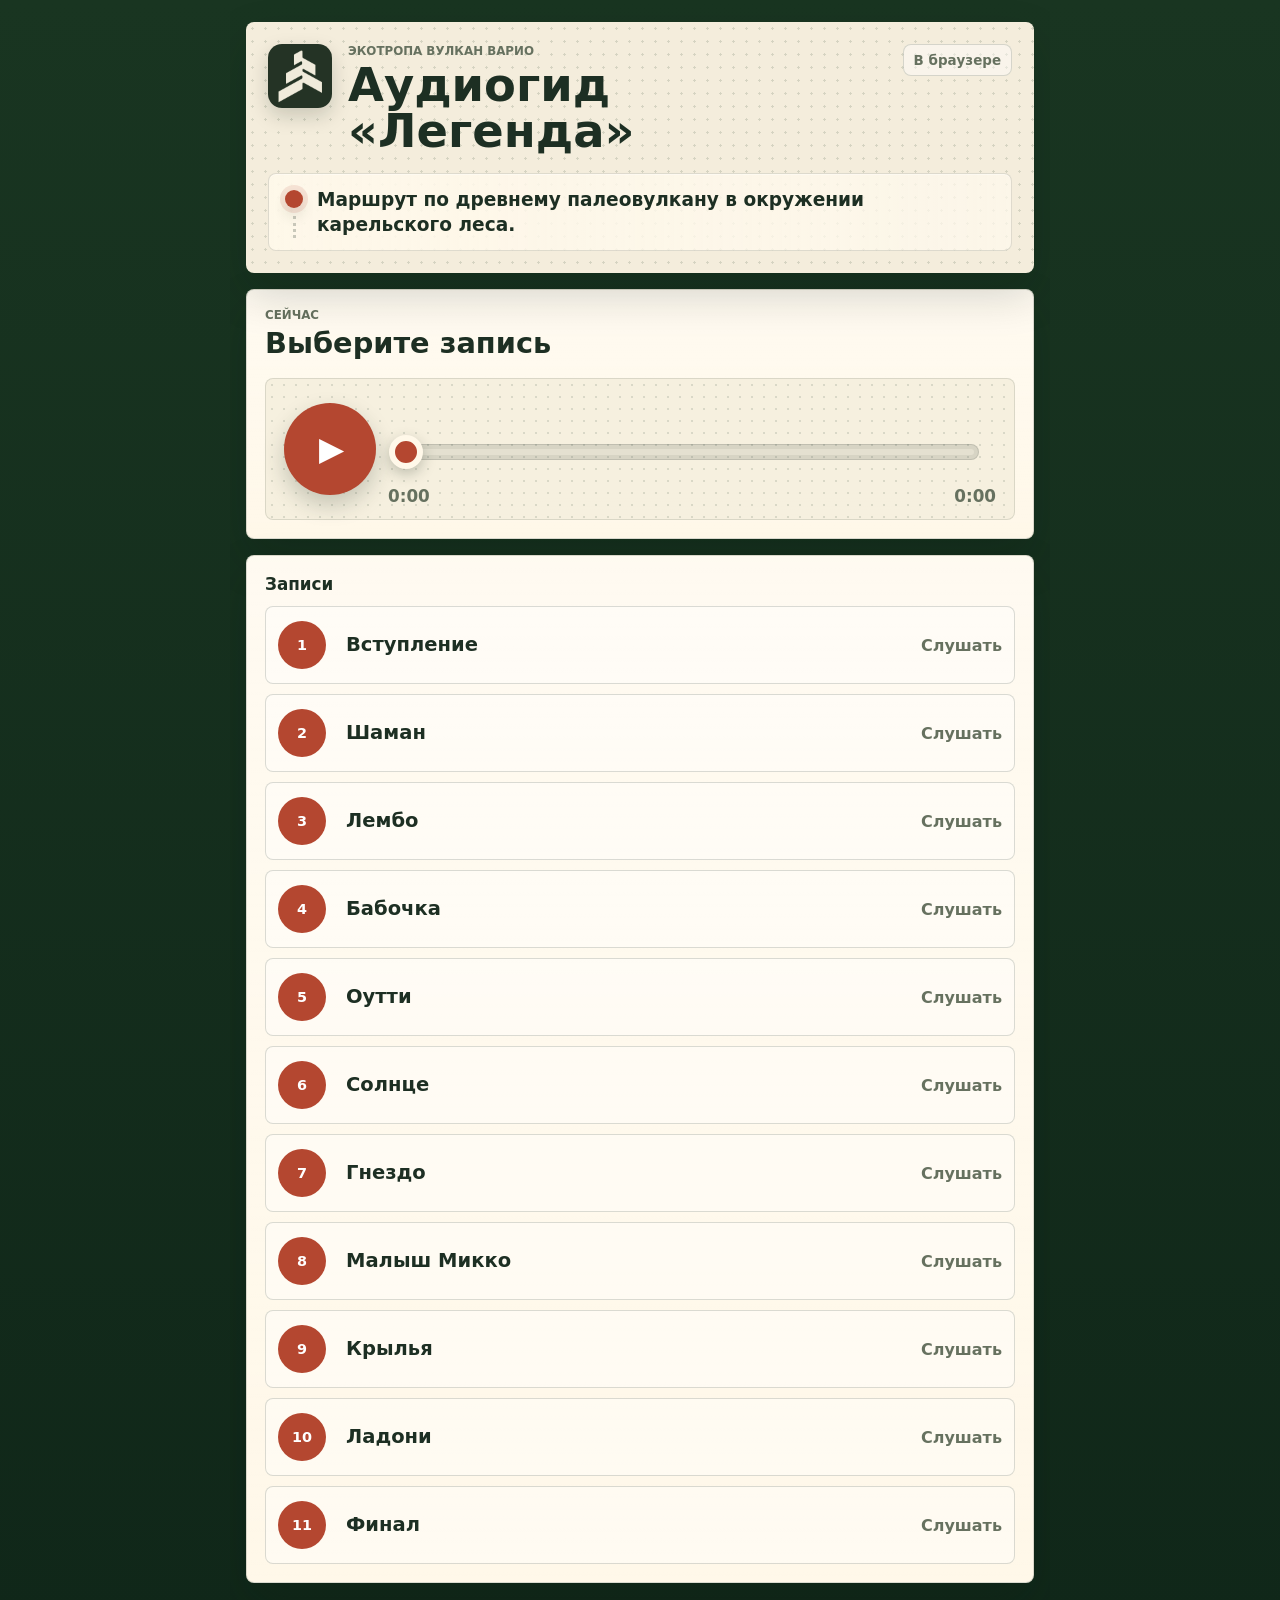
==== ence/index.html @ 3dd88910 "Improve browser playback state and preload speed" ====
<!doctype html>
<html lang="ru">
  <head>
    <meta charset="utf-8">
    <meta name="viewport" content="width=device-width, initial-scale=1, viewport-fit=cover">
    <meta name="theme-color" content="#193521">
    <meta name="referrer" content="no-referrer">
    <meta http-equiv="Content-Security-Policy" content="default-src 'self'; base-uri 'none'; form-action 'none'; object-src 'none'; script-src 'self'; style-src 'self' 'unsafe-inline'; img-src 'self'; media-src 'self' blob:; connect-src 'self'; worker-src 'self'; manifest-src 'self'">
    <meta name="apple-mobile-web-app-capable" content="yes">
    <meta name="apple-mobile-web-app-title" content="Вулкан Варио">
    <meta name="apple-mobile-web-app-status-bar-style" content="black-translucent">
    <link rel="manifest" href="/manifest-ence.webmanifest">
    <link rel="icon" href="/favicon.ico?v=16" sizes="any">
    <link rel="apple-touch-icon" href="/icon-192.png?v=16">
    <link rel="stylesheet" href="/styles.css?v=34">
    <script defer src="/app.js?v=34"></script>
    <title>Легенда | Вулкан Варио</title>
  </head>
  <body>
    <main class="app" aria-labelledby="app-title">
      <section class="hero">
        <header class="topbar">
          <img class="app-mark" src="/icon-192.png?v=16" width="56" height="56" alt="">
          <div>
            <p id="pageEyebrow" class="eyebrow">Аудиогид</p>
            <h1 id="app-title">Вулкан Варио</h1>
          </div>
          <span id="connectionBadge" class="badge">Подготовка</span>
        </header>
        <p id="pageDescription" class="page-description"></p>
      </section>

      <section id="downloadSection" class="download" aria-live="polite">
        <div class="download__copy">
          <h2 id="downloadTitle">Загрузка аудио</h2>
          <p id="downloadText">Подготавливаю записи для работы без интернета.</p>
        </div>
        <div id="progressBar" class="progress" role="progressbar" aria-valuemin="0" aria-valuemax="100" aria-valuenow="0" aria-label="Прогресс загрузки">
          <span id="progressFill"></span>
        </div>
        <button id="retryDownload" class="secondary-button" type="button" hidden>Повторить загрузку</button>
      </section>

      <section id="androidInstall" class="install install--android" hidden>
        <button id="installButton" class="primary-button" type="button" disabled>Установить</button>
      </section>

      <section id="iosInstall" class="install install--ios" hidden>
        <div class="ios-install__header">
          <span class="ios-install__mark" aria-hidden="true">iOS</span>
          <div>
            <p class="eyebrow">Установка на iPhone</p>
            <h2>На iPhone сохраните аудиогид на экран</h2>
          </div>
        </div>
        <ol class="ios-steps">
          <li><span>1</span><p>Нажмите «Поделиться» в браузере.</p></li>
          <li><span>2</span><p>Выберите «На экран "Домой"».</p></li>
          <li><span>3</span><p>Откройте с иконки и дождитесь «Готово офлайн».</p></li>
        </ol>
      </section>

      <section id="playerSection" class="player" aria-label="Плеер">
        <div class="now-playing">
          <p class="eyebrow">Сейчас</p>
          <h2 id="currentTitle">Выберите запись</h2>
        </div>
        <div class="audio-player">
          <button id="playPause" class="player-toggle" type="button" aria-label="Воспроизвести" disabled>
            <span id="playIcon" aria-hidden="true">▶</span>
          </button>
          <div class="player-main">
            <div id="seekWrap" class="seek-wrap">
              <div class="seek-track" aria-hidden="true">
                <span id="seekFill"></span>
                <span id="seekThumb"></span>
              </div>
              <input id="seekBar" class="seek-bar" type="range" min="0" max="100" value="0" step="0.1" aria-label="Позиция записи" disabled>
            </div>
            <div class="player-time" aria-hidden="true">
              <span id="currentTime">0:00</span>
              <span id="duration">0:00</span>
            </div>
          </div>
        </div>
        <audio id="audio" preload="metadata"></audio>
      </section>

      <section id="trackSection" class="track-section" aria-labelledby="track-list-title">
        <h2 id="track-list-title">Записи</h2>
        <div id="trackList" class="track-list"></div>
      </section>

      <section id="debugPanel" class="debug-panel" hidden aria-labelledby="debug-title">
        <div class="debug-panel__header">
          <div>
            <p class="eyebrow">Диагностика</p>
            <h2 id="debug-title">Лог загрузки</h2>
          </div>
          <button id="copyDebug" class="secondary-button debug-panel__copy" type="button">Скопировать</button>
        </div>
        <p class="debug-panel__hint">Пришлите этот текст, если аудио не загрузилось.</p>
        <pre id="debugLog" class="debug-log"></pre>
      </section>
    </main>
  </body>
</html>
---- styles.css ----
:root {
  color-scheme: light;
  --forest: #193521;
  --forest-deep: #102719;
  --forest-2: #254c2d;
  --paper: #f4eddc;
  --paper-2: #fff8e9;
  --ink: #1d2f23;
  --muted: #66715f;
  --line: rgba(29, 47, 35, 0.16);
  --legend: #b44730;
  --geo: #1f5b8d;
  --ready: #4f7f45;
  --shadow: 0 20px 45px rgba(10, 28, 16, 0.18);
}

* {
  box-sizing: border-box;
}

body {
  min-height: 100vh;
  margin: 0;
  background: linear-gradient(180deg, var(--forest) 0%, var(--forest-deep) 100%);
  color: var(--ink);
  font-family: Inter, ui-sans-serif, system-ui, -apple-system, BlinkMacSystemFont, "Segoe UI", sans-serif;
}

button,
audio {
  font: inherit;
}

button {
  -webkit-tap-highlight-color: transparent;
}

.app {
  width: min(560px, 100%);
  min-height: 100vh;
  overflow-x: hidden;
  margin: 0 auto;
  padding: max(12px, env(safe-area-inset-top)) 10px max(24px, env(safe-area-inset-bottom));
}

.app--home {
  display: grid;
  align-content: start;
  gap: 12px;
}

.hero {
  position: relative;
  overflow: hidden;
  display: grid;
  gap: 14px;
  border-radius: 8px;
  padding: 16px;
  background:
    radial-gradient(rgba(25, 53, 33, 0.14) 1px, transparent 1.2px) 0 0 / 13px 13px,
    var(--paper);
  box-shadow: var(--shadow);
}

.topbar {
  display: grid;
  grid-template-columns: 56px 1fr;
  gap: 12px;
  align-items: start;
}

.topbar > div {
  min-width: 0;
}

.app-mark {
  display: block;
  width: 56px;
  height: 56px;
  border-radius: 14px;
  box-shadow: 0 8px 20px rgba(10, 28, 16, 0.18);
}

.eyebrow {
  margin: 0 0 4px;
  color: var(--muted);
  font-size: 0.74rem;
  font-weight: 900;
  letter-spacing: 0;
  text-transform: uppercase;
}

h1,
h2,
p {
  overflow-wrap: anywhere;
}

h1 {
  margin: 0;
  color: var(--ink);
  font-size: clamp(1.62rem, 7.4vw, 2.9rem);
  line-height: 1;
  letter-spacing: 0;
  overflow-wrap: anywhere;
}

h2 {
  margin: 0;
  font-size: 1.05rem;
  letter-spacing: 0;
}

.page-description {
  position: relative;
  min-width: 0;
  max-width: none;
  margin: 0;
  border: 1px solid rgba(29, 47, 35, 0.14);
  border-radius: 8px;
  padding: 13px 14px 13px 48px;
  background:
    linear-gradient(90deg, rgba(255, 248, 233, 0.86), rgba(255, 248, 233, 0.56)),
    rgba(255, 255, 255, 0.34);
  color: var(--ink);
  font-size: clamp(1rem, 3.7vw, 1.16rem);
  font-weight: 850;
  line-height: 1.36;
  overflow-wrap: anywhere;
  box-shadow: inset 0 1px 0 rgba(255, 255, 255, 0.36);
}

.page-description::before {
  content: "";
  position: absolute;
  top: 16px;
  left: 16px;
  width: 18px;
  height: 18px;
  border-radius: 50%;
  background: var(--accent-color);
  box-shadow:
    0 0 0 5px rgba(180, 71, 48, 0.12),
    0 8px 14px rgba(29, 47, 35, 0.12);
}

body[data-page="geo"] .page-description::before {
  box-shadow:
    0 0 0 5px rgba(31, 91, 141, 0.12),
    0 8px 14px rgba(29, 47, 35, 0.12);
}

.page-description::after {
  content: "";
  position: absolute;
  top: 42px;
  bottom: 12px;
  left: 24px;
  border-left: 3px dotted rgba(29, 47, 35, 0.24);
}

.home-hero {
  min-height: 0;
}

.home-copy {
  margin: 0;
  color: var(--ink);
  font-size: clamp(1rem, 4vw, 1.2rem);
  font-weight: 850;
  line-height: 1.38;
}

.home-actions {
  display: grid;
  gap: 10px;
}

.home-link {
  display: grid;
  grid-template-columns: 1fr auto;
  gap: 3px 12px;
  min-height: 104px;
  align-items: center;
  border: 1px solid rgba(244, 237, 220, 0.18);
  border-radius: 8px;
  padding: 18px;
  background:
    radial-gradient(rgba(244, 237, 220, 0.16) 1px, transparent 1.2px) 0 0 / 13px 13px,
    var(--paper);
  color: var(--ink);
  text-decoration: none;
  box-shadow: var(--shadow);
}

.home-link::after {
  content: "›";
  grid-row: 1 / span 3;
  grid-column: 2;
  color: var(--accent-color);
  font-size: 3rem;
  font-weight: 900;
  line-height: 1;
}

.home-link span,
.home-link small {
  color: var(--muted);
  font-size: 0.76rem;
  font-weight: 900;
  letter-spacing: 0;
  text-transform: uppercase;
}

.home-link strong {
  color: var(--ink);
  font-size: clamp(1.45rem, 7vw, 2.2rem);
  line-height: 1;
}

.home-link--legend {
  --accent-color: var(--legend);
}

.home-link--geo {
  --accent-color: var(--geo);
}

.badge {
  display: inline-flex;
  width: fit-content;
  grid-column: 2;
  min-height: 32px;
  align-items: center;
  justify-content: center;
  border: 1px solid var(--line);
  border-radius: 8px;
  padding: 6px 10px;
  background: rgba(255, 255, 255, 0.42);
  color: var(--muted);
  font-size: 0.84rem;
  font-weight: 900;
  white-space: nowrap;
}

.badge.is-ready {
  border-color: rgba(79, 127, 69, 0.35);
  background: rgba(79, 127, 69, 0.13);
  color: var(--ready);
}

.route-nav {
  display: grid;
  grid-template-columns: repeat(3, minmax(0, 1fr));
  gap: 5px;
}

.route-link {
  display: inline-flex;
  min-height: 46px;
  align-items: center;
  justify-content: center;
  border: 1px solid var(--line);
  border-radius: 8px;
  padding: 7px 6px;
  background: rgba(255, 255, 255, 0.36);
  color: var(--ink);
  font-size: 0.84rem;
  font-weight: 900;
  line-height: 1.12;
  text-align: center;
  text-decoration: none;
}

.route-link.is-active {
  border-color: transparent;
  background: var(--accent-color, var(--legend));
  color: white;
}

body[data-page="geo"] {
  --accent-color: var(--geo);
}

body[data-page="legend"],
body[data-page="home"] {
  --accent-color: var(--legend);
}

.download,
.install,
.player,
.track-section,
.debug-panel {
  border: 1px solid var(--line);
  border-radius: 8px;
  background:
    linear-gradient(180deg, rgba(255, 255, 255, 0.36), rgba(255, 255, 255, 0)),
    var(--paper-2);
  box-shadow: var(--shadow);
}

.download {
  display: grid;
  gap: 16px;
  margin-top: 12px;
  padding: 14px;
}

.download[hidden],
.player[hidden],
.track-section[hidden] {
  display: none;
}

.download__copy p {
  margin: 6px 0 0;
  color: var(--muted);
  line-height: 1.5;
}

.progress {
  position: relative;
  height: 12px;
  overflow: hidden;
  border-radius: 999px;
  background: rgba(29, 47, 35, 0.12);
}

.progress span {
  display: block;
  width: 0%;
  height: 100%;
  border-radius: inherit;
  background: linear-gradient(90deg, var(--forest-2), var(--accent-color));
  transition: width 180ms ease;
}

.install {
  margin-top: 10px;
  padding: 14px;
}

.install[hidden] {
  display: none;
}

.install--ios {
  display: grid;
  gap: 10px;
  margin-top: 8px;
  border-style: dashed;
  border-color: rgba(29, 47, 35, 0.26);
  padding: 12px 14px;
  background:
    radial-gradient(rgba(25, 53, 33, 0.12) 1px, transparent 1.2px) 0 0 / 12px 12px,
    rgba(244, 237, 220, 0.78);
  box-shadow: none;
}

.ios-install__header {
  display: grid;
  grid-template-columns: 34px 1fr;
  gap: 10px;
  align-items: center;
}

.ios-install__mark {
  display: inline-flex;
  width: 34px;
  height: 34px;
  align-items: center;
  justify-content: center;
  border-radius: 50%;
  background: var(--forest);
  color: white;
  font-size: 0.78rem;
  font-weight: 900;
}

.ios-install__header h2 {
  font-size: 1rem;
  line-height: 1.2;
}

.ios-steps {
  display: grid;
  gap: 8px;
  margin: 0;
  padding: 0;
  list-style: none;
}

.ios-steps li {
  display: grid;
  grid-template-columns: 24px 1fr;
  gap: 8px;
  align-items: start;
}

.ios-steps span {
  display: inline-flex;
  width: 22px;
  height: 22px;
  align-items: center;
  justify-content: center;
  border-radius: 50%;
  background: rgba(180, 71, 48, 0.15);
  color: var(--forest);
  font-size: 0.78rem;
  font-weight: 900;
}

.ios-steps p {
  margin: 1px 0 0;
  color: var(--ink);
  font-size: 0.88rem;
  font-weight: 800;
  line-height: 1.32;
}

.primary-button,
.secondary-button {
  width: 100%;
  min-height: 46px;
  border-radius: 8px;
  cursor: pointer;
  font-weight: 900;
}

.primary-button {
  border: 0;
  background: var(--accent-color);
  color: white;
}

.primary-button:disabled {
  cursor: wait;
  opacity: 0.58;
}

.secondary-button {
  border: 1px solid rgba(29, 47, 35, 0.22);
  background: rgba(79, 127, 69, 0.1);
  color: var(--forest);
}

.secondary-button[hidden] {
  display: none;
}

.primary-button:not(:disabled):active,
.secondary-button:active,
.track-button:not(:disabled):active {
  transform: translateY(1px);
}

.player {
  display: grid;
  gap: 18px;
  margin-top: 12px;
  padding: 18px;
}

.now-playing h2 {
  font-size: clamp(1.35rem, 5vw, 1.8rem);
}

audio {
  display: none;
}

.audio-player {
  display: grid;
  grid-template-columns: 74px minmax(0, 1fr);
  gap: 12px;
  align-items: center;
  min-height: 132px;
  border: 1px solid rgba(29, 47, 35, 0.13);
  border-radius: 8px;
  padding: 16px;
  background:
    radial-gradient(rgba(25, 53, 33, 0.13) 1px, transparent 1.2px) 0 0 / 12px 12px,
    rgba(244, 237, 220, 0.78);
}

.player-toggle {
  display: inline-flex;
  width: 74px;
  height: 74px;
  align-items: center;
  justify-content: center;
  border: 0;
  border-radius: 50%;
  background: var(--accent-color);
  color: white;
  box-shadow: 0 10px 22px rgba(29, 47, 35, 0.22);
  cursor: pointer;
  font-size: 2.05rem;
  font-weight: 900;
  line-height: 1;
  -webkit-tap-highlight-color: transparent;
}

.player-toggle span {
  display: inline-block;
  margin-left: 3px;
}

.player-toggle.is-playing span {
  margin-left: 0;
  transform: translateY(-1px);
}

.player-toggle:disabled {
  cursor: wait;
  filter: grayscale(0.55);
  opacity: 0.56;
}

.player-toggle:not(:disabled):active {
  transform: translateY(1px);
}

.player-main {
  display: grid;
  gap: 14px;
  min-width: 0;
  transform: translateY(17px);
}

.seek-wrap {
  --seek-progress: 0%;
  position: relative;
  height: 44px;
}

.seek-track {
  position: absolute;
  right: 17px;
  left: 17px;
  top: 14px;
  height: 16px;
  overflow: visible;
  border: 1px solid rgba(29, 47, 35, 0.12);
  border-radius: 999px;
  background: rgba(29, 47, 35, 0.14);
}

.seek-track::after {
  content: "";
  position: absolute;
  inset: 4px;
  border-radius: inherit;
  background: rgba(255, 248, 233, 0.32);
}

.seek-track span {
  position: absolute;
  display: block;
}

#seekFill {
  top: 0;
  bottom: 0;
  left: 0;
  overflow: hidden;
  width: var(--seek-progress);
  border-radius: inherit;
  background: linear-gradient(90deg, var(--forest-2), var(--accent-color));
}

#seekThumb {
  top: 50%;
  left: var(--seek-progress);
  z-index: 2;
  width: 34px;
  height: 34px;
  border: 6px solid var(--paper-2);
  border-radius: 50%;
  background: var(--accent-color);
  box-shadow: 0 5px 14px rgba(29, 47, 35, 0.26);
  transform: translate(-50%, -50%);
}

.seek-bar {
  position: absolute;
  inset: 0;
  -webkit-appearance: none;
  appearance: none;
  width: 100%;
  height: 44px;
  margin: 0;
  opacity: 0.01;
  cursor: pointer;
}

.seek-bar:disabled {
  cursor: wait;
  opacity: 0.01;
}

.seek-bar::-webkit-slider-runnable-track {
  height: 44px;
  background: transparent;
}

.seek-bar::-webkit-slider-thumb {
  -webkit-appearance: none;
  width: 44px;
  height: 44px;
  background: transparent;
}

.seek-bar::-moz-range-track {
  height: 44px;
  background: transparent;
}

.seek-bar::-moz-range-progress {
  background: transparent;
}

.seek-bar::-moz-range-thumb {
  width: 44px;
  height: 44px;
  border: 0;
  background: transparent;
}

.player-time {
  display: flex;
  justify-content: space-between;
  gap: 12px;
  color: var(--muted);
  font-size: 1.05rem;
  font-weight: 900;
  line-height: 1;
}

.track-section {
  margin-top: 12px;
  padding: 14px;
}

.track-section > h2 {
  margin-bottom: 12px;
}

.track-list {
  display: grid;
  gap: 10px;
}

.track-button {
  display: grid;
  grid-template-columns: 48px 1fr;
  gap: 8px 10px;
  width: 100%;
  min-height: 84px;
  align-items: center;
  border: 1px solid var(--line);
  border-radius: 8px;
  padding: 10px 12px;
  background: rgba(255, 255, 255, 0.4);
  color: var(--ink);
  cursor: pointer;
  text-align: left;
  transition: border-color 150ms ease, box-shadow 150ms ease, transform 150ms ease;
}

.track-button:disabled {
  cursor: wait;
  opacity: 0.56;
}

.track-button.is-active {
  border-color: color-mix(in srgb, var(--accent-color), white 25%);
  background: rgba(255, 255, 255, 0.62);
  box-shadow: 0 10px 24px rgba(29, 47, 35, 0.1);
}

.track-number {
  display: inline-flex;
  width: 48px;
  height: 48px;
  align-items: center;
  justify-content: center;
  border-radius: 50%;
  background: var(--accent-color);
  color: white;
  font-size: 0.9rem;
  font-weight: 900;
  line-height: 1;
  padding: 0;
  white-space: nowrap;
}

.track-number[data-length="3"] {
  font-size: 0.78rem;
}

.track-number[data-length="4"] {
  font-size: 0.68rem;
  letter-spacing: 0;
}

.track-title {
  min-width: 0;
  font-size: 1.22rem;
  font-weight: 900;
  line-height: 1.25;
  overflow-wrap: anywhere;
}

.track-state {
  grid-column: 2;
  color: var(--muted);
  font-size: 1rem;
  font-weight: 900;
}

.track-button.is-active .track-state {
  color: var(--accent-color);
}

.debug-panel {
  display: grid;
  gap: 12px;
  margin-top: 14px;
  padding: 14px;
}

.debug-panel[hidden] {
  display: none;
}

.debug-panel__header {
  display: grid;
  grid-template-columns: 1fr;
  gap: 12px;
  align-items: center;
}

.debug-panel__copy {
  width: 100%;
  min-height: 40px;
  padding: 0 12px;
}

.debug-panel__hint {
  margin: 0;
  color: var(--muted);
  font-size: 0.9rem;
  line-height: 1.4;
}

.debug-log {
  max-height: 420px;
  overflow: auto;
  margin: 0;
  border-radius: 8px;
  padding: 12px;
  background: #111819;
  color: #d8f3dc;
  font-family: ui-monospace, SFMono-Regular, Menlo, Monaco, Consolas, "Liberation Mono", monospace;
  font-size: 0.76rem;
  line-height: 1.45;
  white-space: pre-wrap;
  word-break: break-word;
}

@media (min-width: 700px) {
  .app {
    width: min(820px, 100%);
    padding: max(22px, env(safe-area-inset-top)) 16px max(34px, env(safe-area-inset-bottom));
  }

  .hero {
    gap: 18px;
    padding: 22px;
  }

  .topbar {
    grid-template-columns: 64px 1fr auto;
    gap: 16px;
  }

  .app-mark {
    width: 64px;
    height: 64px;
  }

  .badge {
    grid-column: auto;
  }

  .route-nav {
    gap: 10px;
  }

  .route-link {
    padding: 8px 10px;
    font-size: 0.92rem;
  }

  .download,
  .player,
  .track-section {
    margin-top: 16px;
    padding: 18px;
  }

  .audio-player {
    grid-template-columns: 92px 1fr;
    min-height: 142px;
    padding: 18px;
  }

  .player-toggle {
    width: 92px;
    height: 92px;
  }

  .player-main {
    transform: translateY(18px);
  }

  .track-button {
    grid-template-columns: 56px 1fr auto;
    gap: 12px;
    min-height: 78px;
    align-items: center;
  }

  .track-state {
    grid-column: auto;
    white-space: nowrap;
  }

  .debug-panel__header {
    grid-template-columns: 1fr auto;
  }

  .debug-panel__copy {
    width: auto;
    min-width: 128px;
  }
}

@media (max-width: 360px) {
  .app {
    padding-right: 8px;
    padding-left: 8px;
  }

  .hero,
  .download,
  .player,
  .track-section {
    padding: 12px;
  }

  .topbar {
    grid-template-columns: 52px 1fr;
    gap: 10px;
  }

  .app-mark {
    width: 52px;
    height: 52px;
  }

  .audio-player {
    grid-template-columns: 68px minmax(0, 1fr);
    gap: 10px;
    padding: 12px;
  }

  .player-toggle {
    width: 68px;
    height: 68px;
  }

  .route-link {
    font-size: 0.78rem;
  }
}
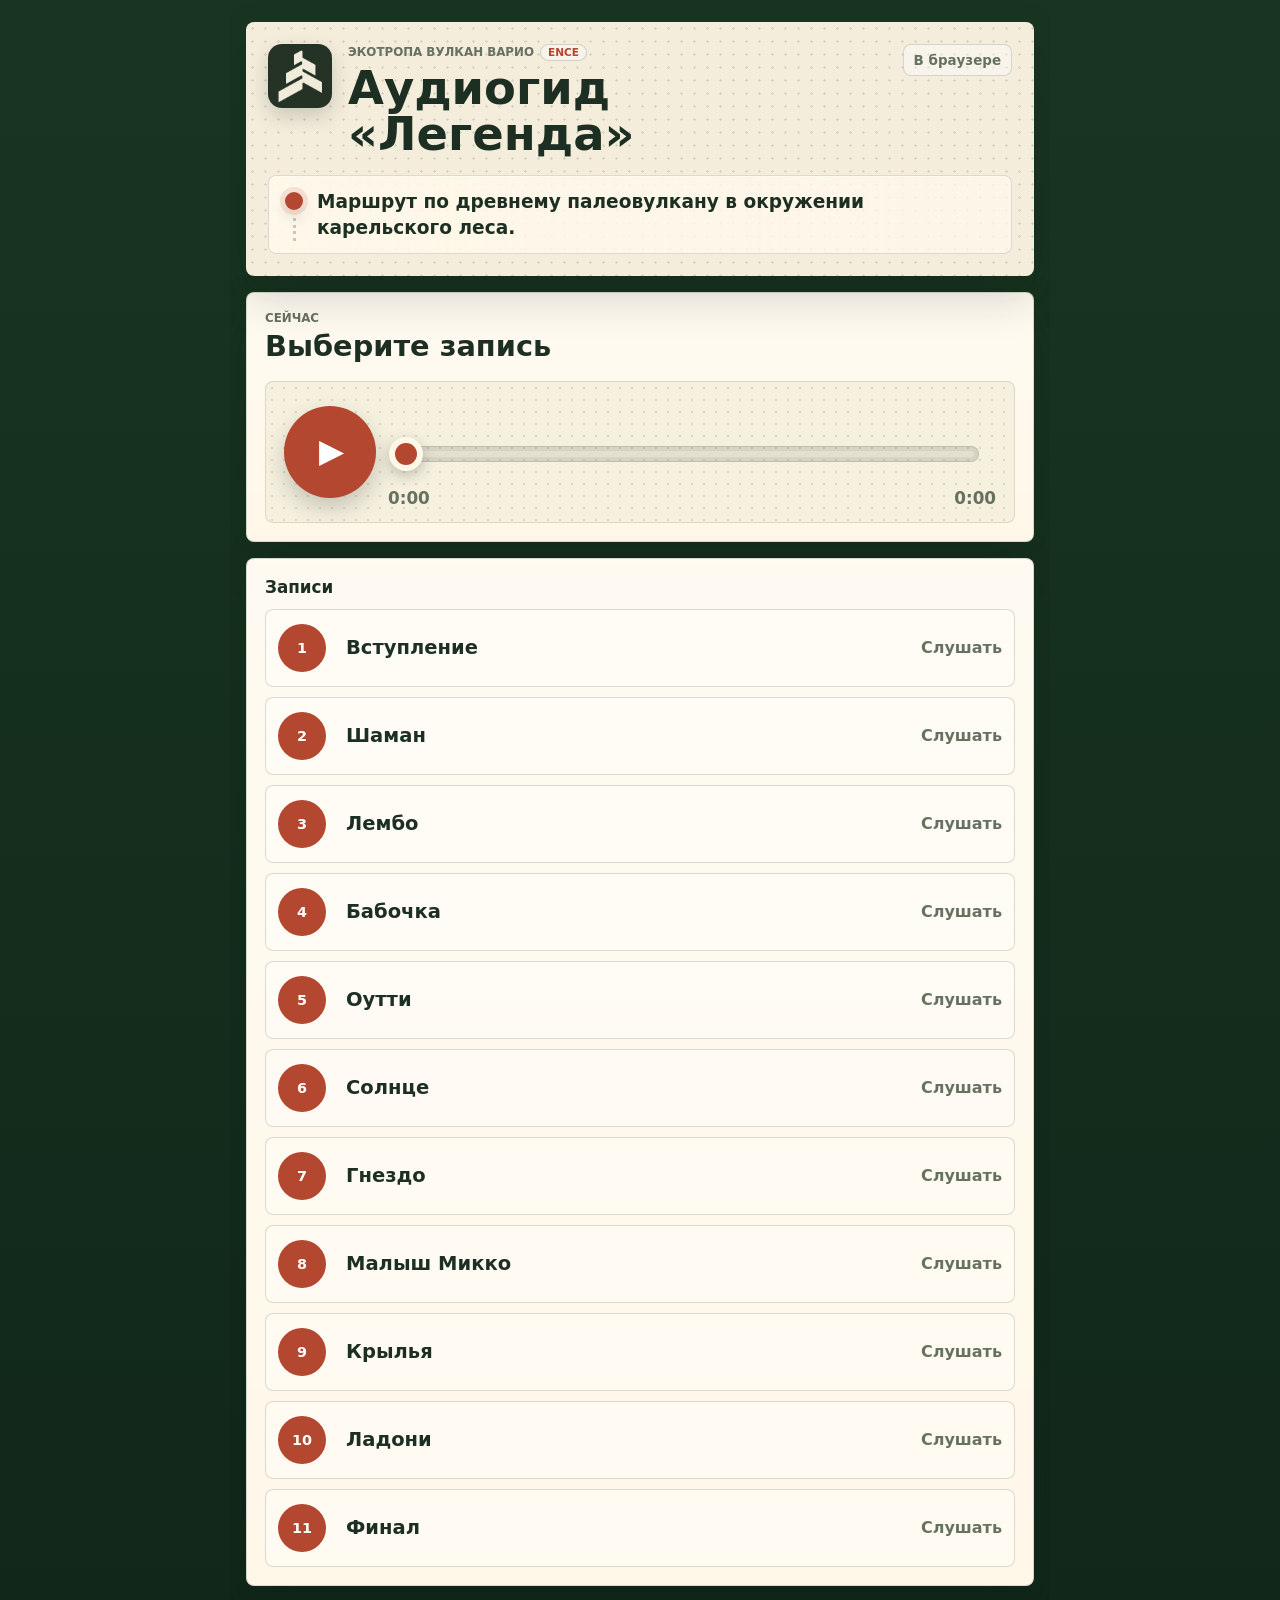
==== commit 82c742e3: "Add legend variant chip" ====
--- a/ence/index.html
+++ b/ence/index.html
@@ -12,8 +12,8 @@
     <link rel="manifest" href="/manifest-ence.webmanifest">
     <link rel="icon" href="/favicon.ico?v=16" sizes="any">
     <link rel="apple-touch-icon" href="/icon-192.png?v=16">
-    <link rel="stylesheet" href="/styles.css?v=34">
-    <script defer src="/app.js?v=34"></script>
+    <link rel="stylesheet" href="/styles.css?v=36">
+    <script defer src="/app.js?v=36"></script>
     <title>Легенда | Вулкан Варио</title>
   </head>
   <body>
@@ -22,7 +22,7 @@
         <header class="topbar">
           <img class="app-mark" src="/icon-192.png?v=16" width="56" height="56" alt="">
           <div>
-            <p id="pageEyebrow" class="eyebrow">Аудиогид</p>
+            <p class="eyebrow-line"><span id="pageEyebrow" class="eyebrow">Аудиогид</span><span id="pageLabel" class="page-label" hidden></span></p>
             <h1 id="app-title">Вулкан Варио</h1>
           </div>
           <span id="connectionBadge" class="badge">Подготовка</span>
--- a/styles.css
+++ b/styles.css
@@ -88,6 +88,32 @@
   font-weight: 900;
   letter-spacing: 0;
   text-transform: uppercase;
+}
+
+.eyebrow-line {
+  display: flex;
+  flex-wrap: wrap;
+  gap: 6px;
+  align-items: center;
+  margin: 0 0 4px;
+}
+
+.eyebrow-line .eyebrow {
+  margin: 0;
+}
+
+.page-label {
+  display: inline-flex;
+  align-items: center;
+  border: 1px solid rgba(29, 47, 35, 0.18);
+  border-radius: 999px;
+  padding: 2px 7px;
+  background: rgba(255, 255, 255, 0.42);
+  color: var(--accent-color);
+  font-size: 0.66rem;
+  font-weight: 900;
+  line-height: 1;
+  letter-spacing: 0;
 }
 
 h1,
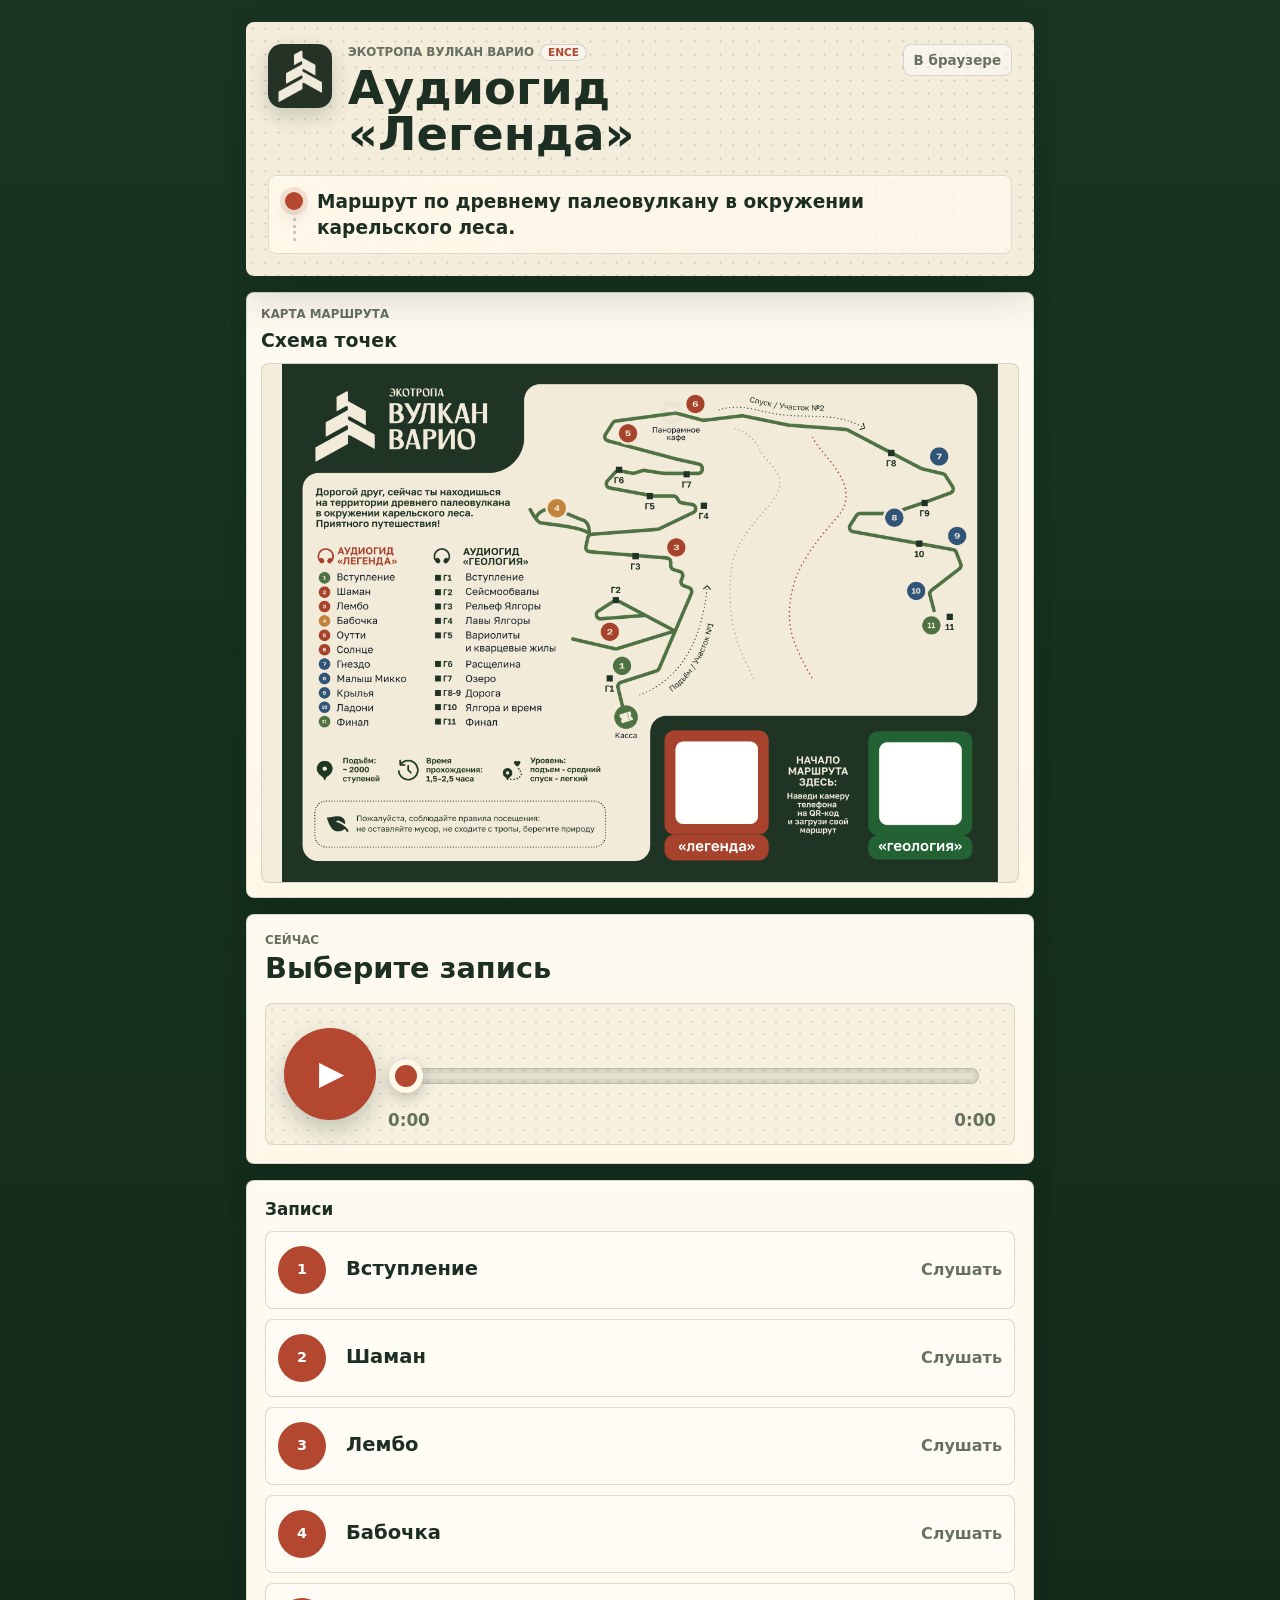
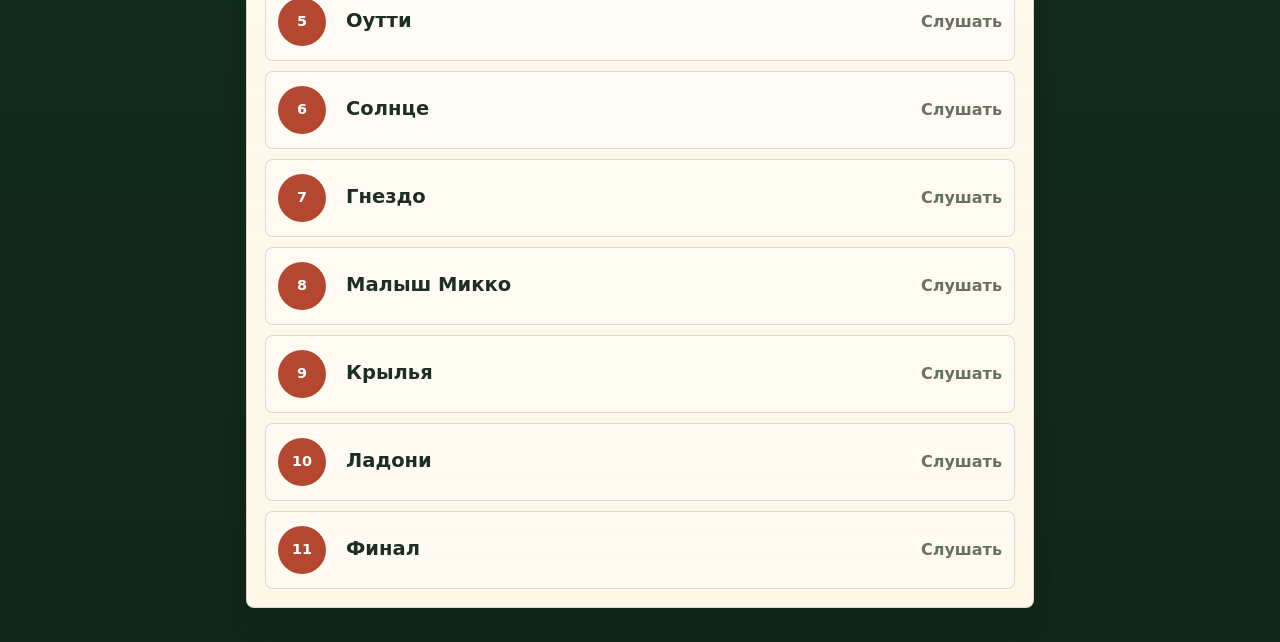
==== commit b81051c8: "Embed route map image" ====
--- a/ence/index.html
+++ b/ence/index.html
@@ -12,8 +12,8 @@
     <link rel="manifest" href="/manifest-ence.webmanifest">
     <link rel="icon" href="/favicon.ico?v=16" sizes="any">
     <link rel="apple-touch-icon" href="/icon-192.png?v=16">
-    <link rel="stylesheet" href="/styles.css?v=36">
-    <script defer src="/app.js?v=36"></script>
+    <link rel="stylesheet" href="/styles.css?v=38">
+    <script defer src="/app.js?v=38"></script>
     <title>Легенда | Вулкан Варио</title>
   </head>
   <body>
@@ -58,6 +58,14 @@
           <li><span>2</span><p>Выберите «На экран "Домой"».</p></li>
           <li><span>3</span><p>Откройте с иконки и дождитесь «Готово офлайн».</p></li>
         </ol>
+      </section>
+
+      <section class="map-card" aria-labelledby="map-title">
+        <div class="map-card__copy">
+          <p class="eyebrow">Карта маршрута</p>
+          <h2 id="map-title">Схема точек</h2>
+        </div>
+        <img class="map-card__image" src="/data/docs/map-preview.png" alt="Карта маршрута экотропы Вулкан Варио">
       </section>
 
       <section id="playerSection" class="player" aria-label="Плеер">
--- a/styles.css
+++ b/styles.css
@@ -371,6 +371,43 @@
   display: none;
 }
 
+.map-card {
+  display: grid;
+  gap: 12px;
+  margin-top: 12px;
+  border: 1px solid var(--line);
+  border-radius: 8px;
+  padding: 14px;
+  background:
+    linear-gradient(180deg, rgba(255, 255, 255, 0.32), rgba(255, 255, 255, 0)),
+    var(--paper-2);
+  color: var(--ink);
+  box-shadow: var(--shadow);
+}
+
+.map-card__image {
+  display: block;
+  width: 100%;
+  max-height: 440px;
+  border: 1px solid rgba(29, 47, 35, 0.14);
+  border-radius: 8px;
+  object-fit: contain;
+  background: var(--paper);
+}
+
+.map-card__copy {
+  display: grid;
+  gap: 5px;
+  min-width: 0;
+}
+
+.map-card__copy h2 {
+  color: var(--ink);
+  font-size: 1.18rem;
+  font-weight: 900;
+  line-height: 1.1;
+}
+
 .install--ios {
   display: grid;
   gap: 10px;
@@ -832,8 +869,18 @@
 
   .download,
   .player,
+  .track-section,
+  .map-card {
+    margin-top: 16px;
+  }
+
+  .map-card__image {
+    max-height: 520px;
+  }
+
+  .download,
+  .player,
   .track-section {
-    margin-top: 16px;
     padding: 18px;
   }
 
@@ -883,8 +930,13 @@
   .hero,
   .download,
   .player,
-  .track-section {
+  .track-section,
+  .map-card {
     padding: 12px;
+  }
+
+  .map-card__image {
+    max-height: 380px;
   }
 
   .topbar {
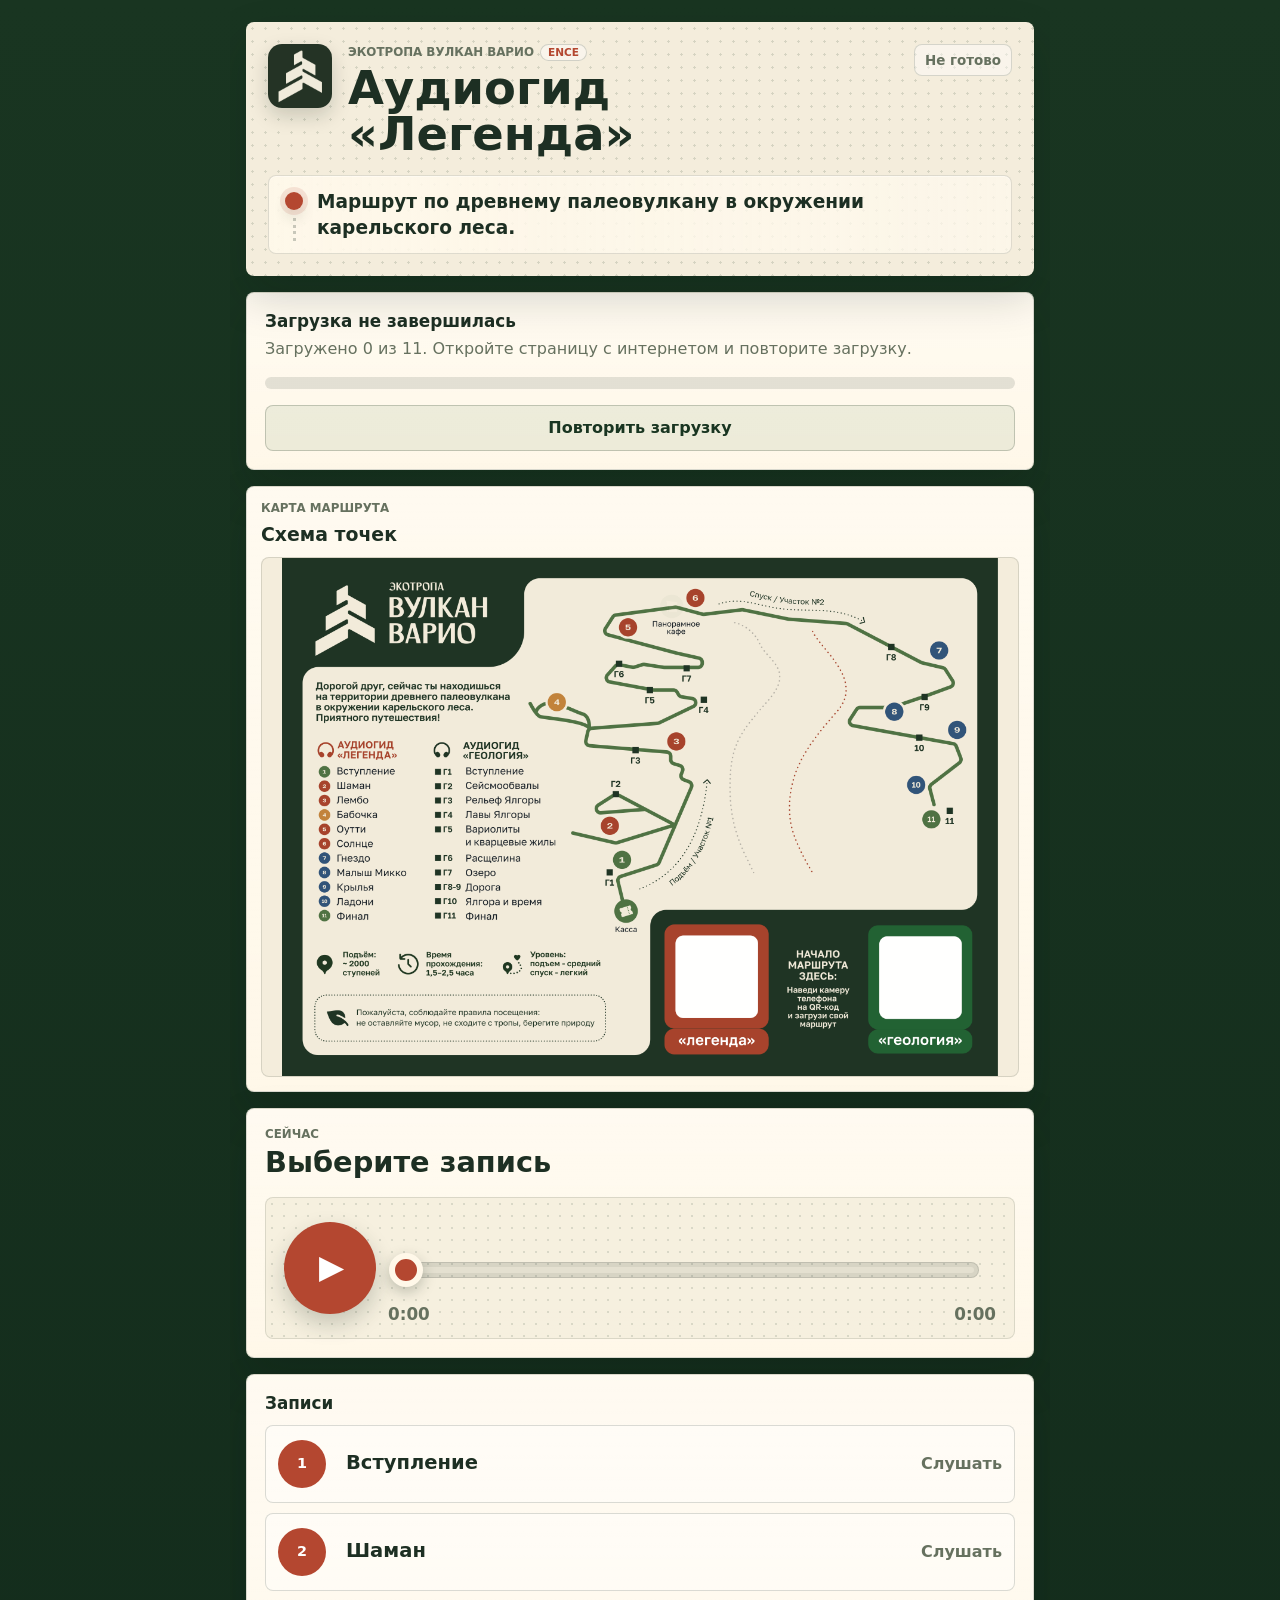
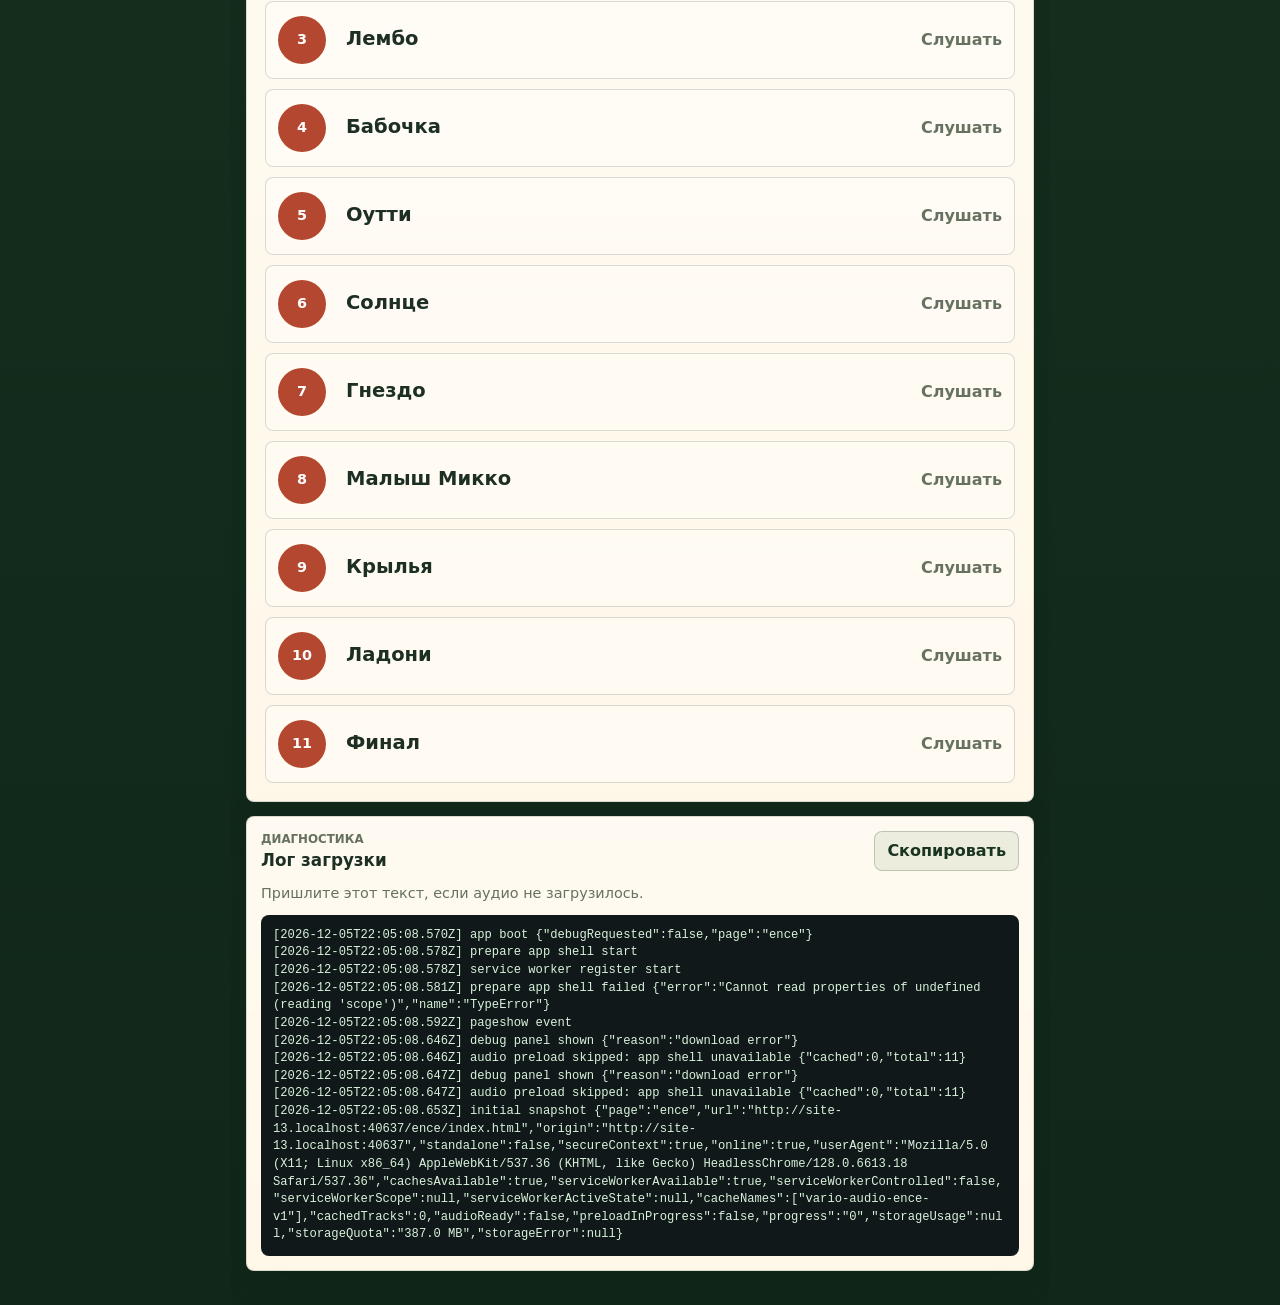
==== commit 191e816a: "removed installation" ====
--- a/ence/index.html
+++ b/ence/index.html
@@ -12,8 +12,8 @@
     <link rel="manifest" href="/manifest-ence.webmanifest">
     <link rel="icon" href="/favicon.ico?v=16" sizes="any">
     <link rel="apple-touch-icon" href="/icon-192.png?v=16">
-    <link rel="stylesheet" href="/styles.css?v=38">
-    <script defer src="/app.js?v=38"></script>
+    <link rel="stylesheet" href="/styles.css?v=39">
+    <script defer src="/app.js?v=39"></script>
     <title>Легенда | Вулкан Варио</title>
   </head>
   <body>
@@ -33,31 +33,12 @@
       <section id="downloadSection" class="download" aria-live="polite">
         <div class="download__copy">
           <h2 id="downloadTitle">Загрузка аудио</h2>
-          <p id="downloadText">Подготавливаю записи для работы без интернета.</p>
+          <p id="downloadText">Дождитесь окончания загрузки. После статуса «Готово офлайн» аудиогид можно открыть без интернета.</p>
         </div>
         <div id="progressBar" class="progress" role="progressbar" aria-valuemin="0" aria-valuemax="100" aria-valuenow="0" aria-label="Прогресс загрузки">
           <span id="progressFill"></span>
         </div>
         <button id="retryDownload" class="secondary-button" type="button" hidden>Повторить загрузку</button>
-      </section>
-
-      <section id="androidInstall" class="install install--android" hidden>
-        <button id="installButton" class="primary-button" type="button" disabled>Установить</button>
-      </section>
-
-      <section id="iosInstall" class="install install--ios" hidden>
-        <div class="ios-install__header">
-          <span class="ios-install__mark" aria-hidden="true">iOS</span>
-          <div>
-            <p class="eyebrow">Установка на iPhone</p>
-            <h2>На iPhone сохраните аудиогид на экран</h2>
-          </div>
-        </div>
-        <ol class="ios-steps">
-          <li><span>1</span><p>Нажмите «Поделиться» в браузере.</p></li>
-          <li><span>2</span><p>Выберите «На экран "Домой"».</p></li>
-          <li><span>3</span><p>Откройте с иконки и дождитесь «Готово офлайн».</p></li>
-        </ol>
       </section>
 
       <section class="map-card" aria-labelledby="map-title">
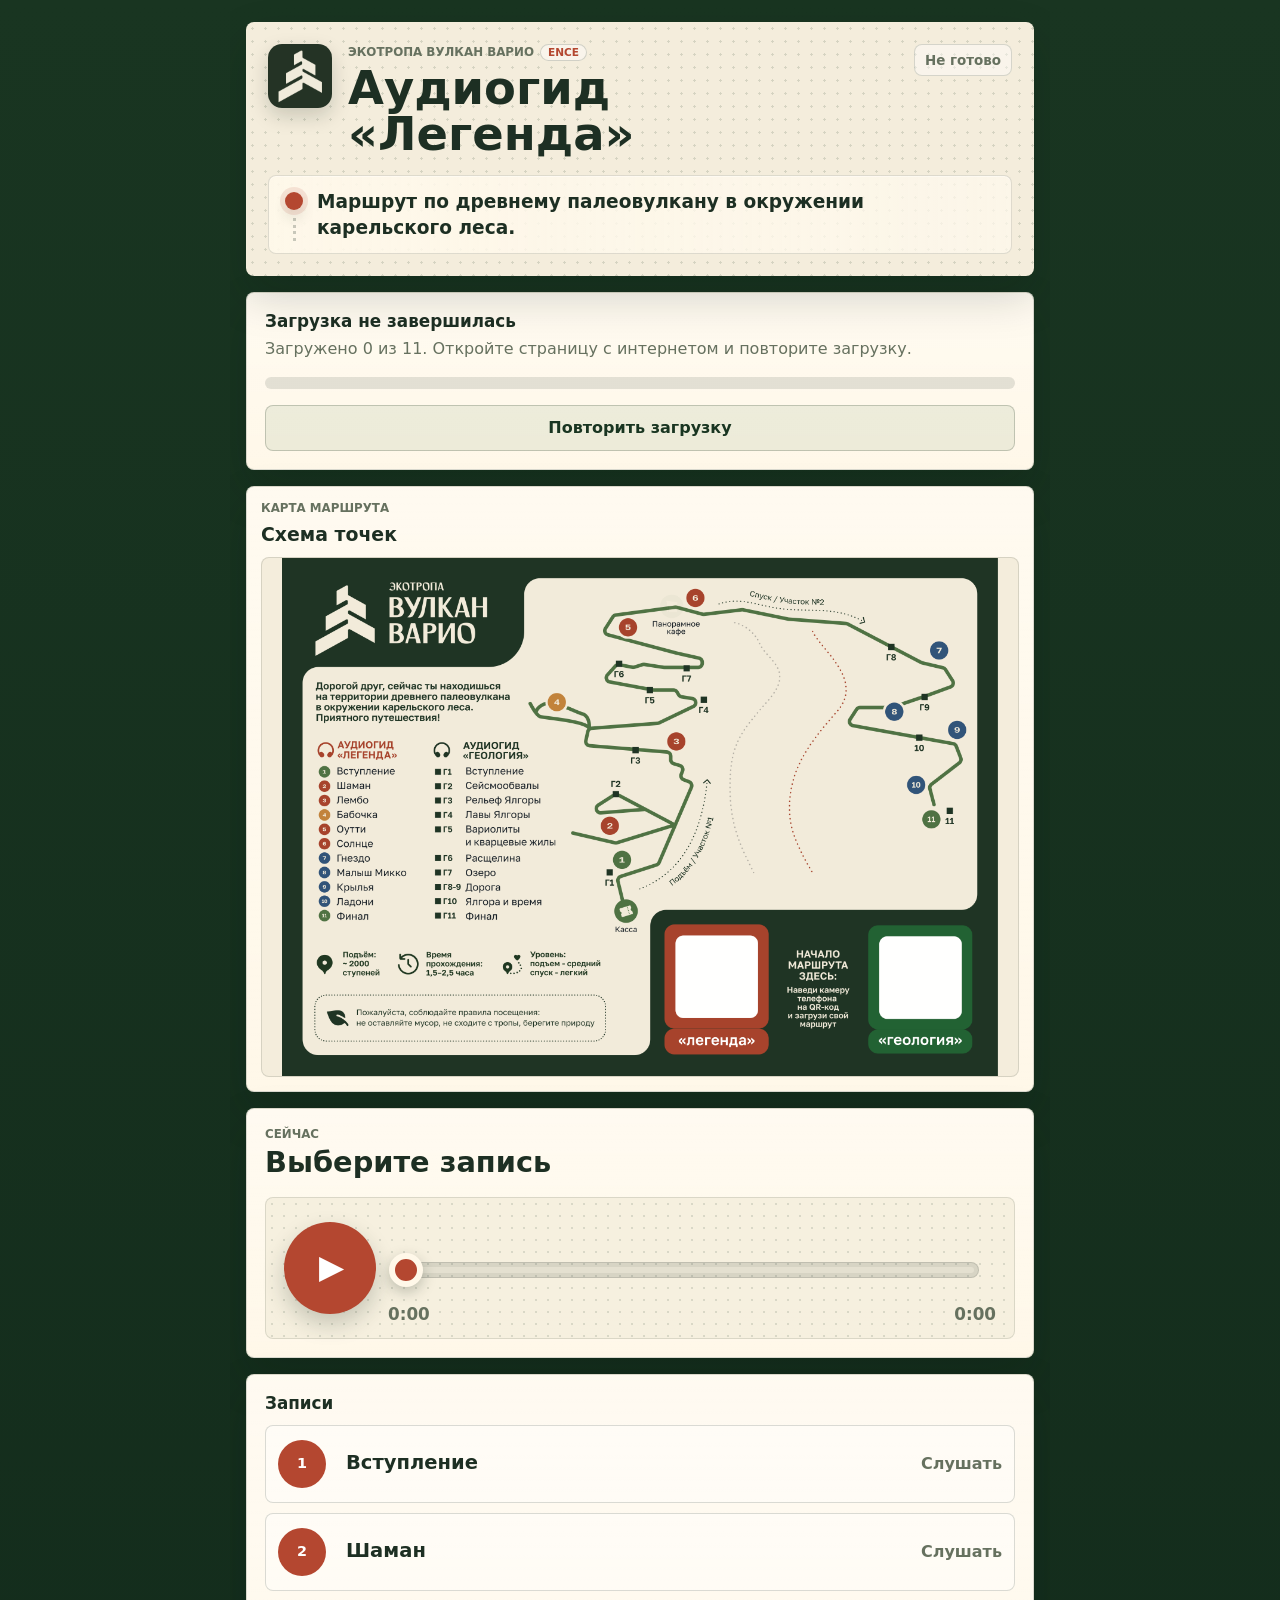
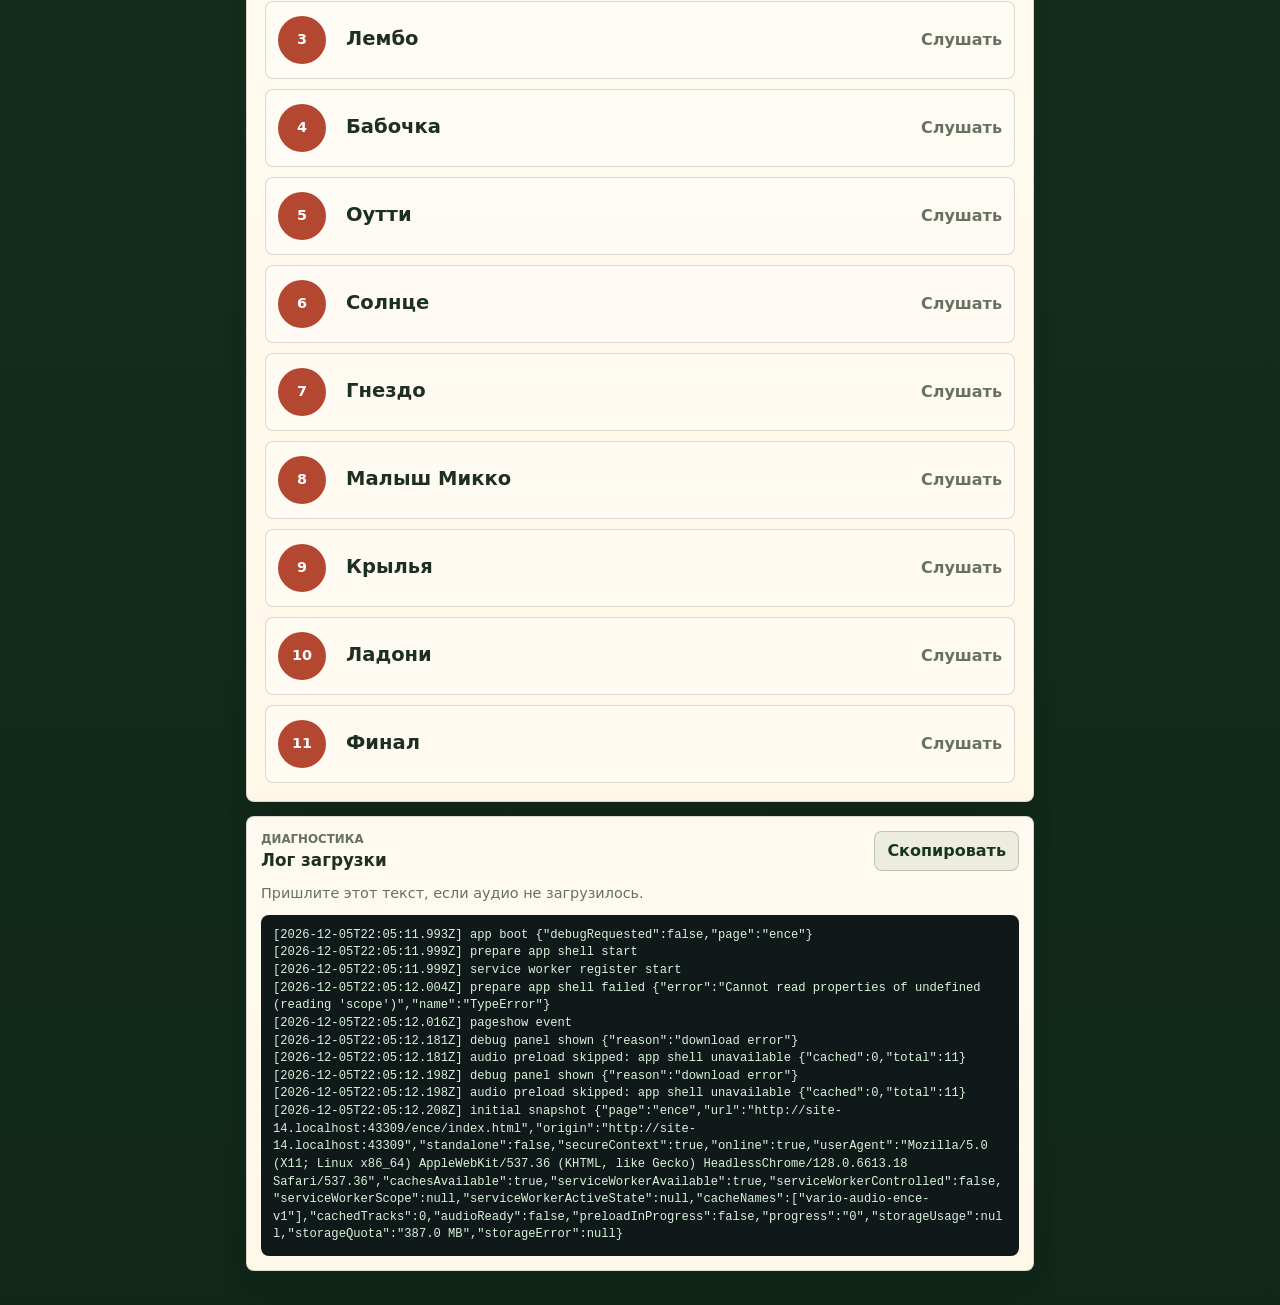
==== commit b9cbef4a: "Updated geo cache" ====
--- a/ence/index.html
+++ b/ence/index.html
@@ -12,8 +12,8 @@
     <link rel="manifest" href="/manifest-ence.webmanifest">
     <link rel="icon" href="/favicon.ico?v=16" sizes="any">
     <link rel="apple-touch-icon" href="/icon-192.png?v=16">
-    <link rel="stylesheet" href="/styles.css?v=39">
-    <script defer src="/app.js?v=39"></script>
+    <link rel="stylesheet" href="/styles.css?v=40">
+    <script defer src="/app.js?v=40"></script>
     <title>Легенда | Вулкан Варио</title>
   </head>
   <body>
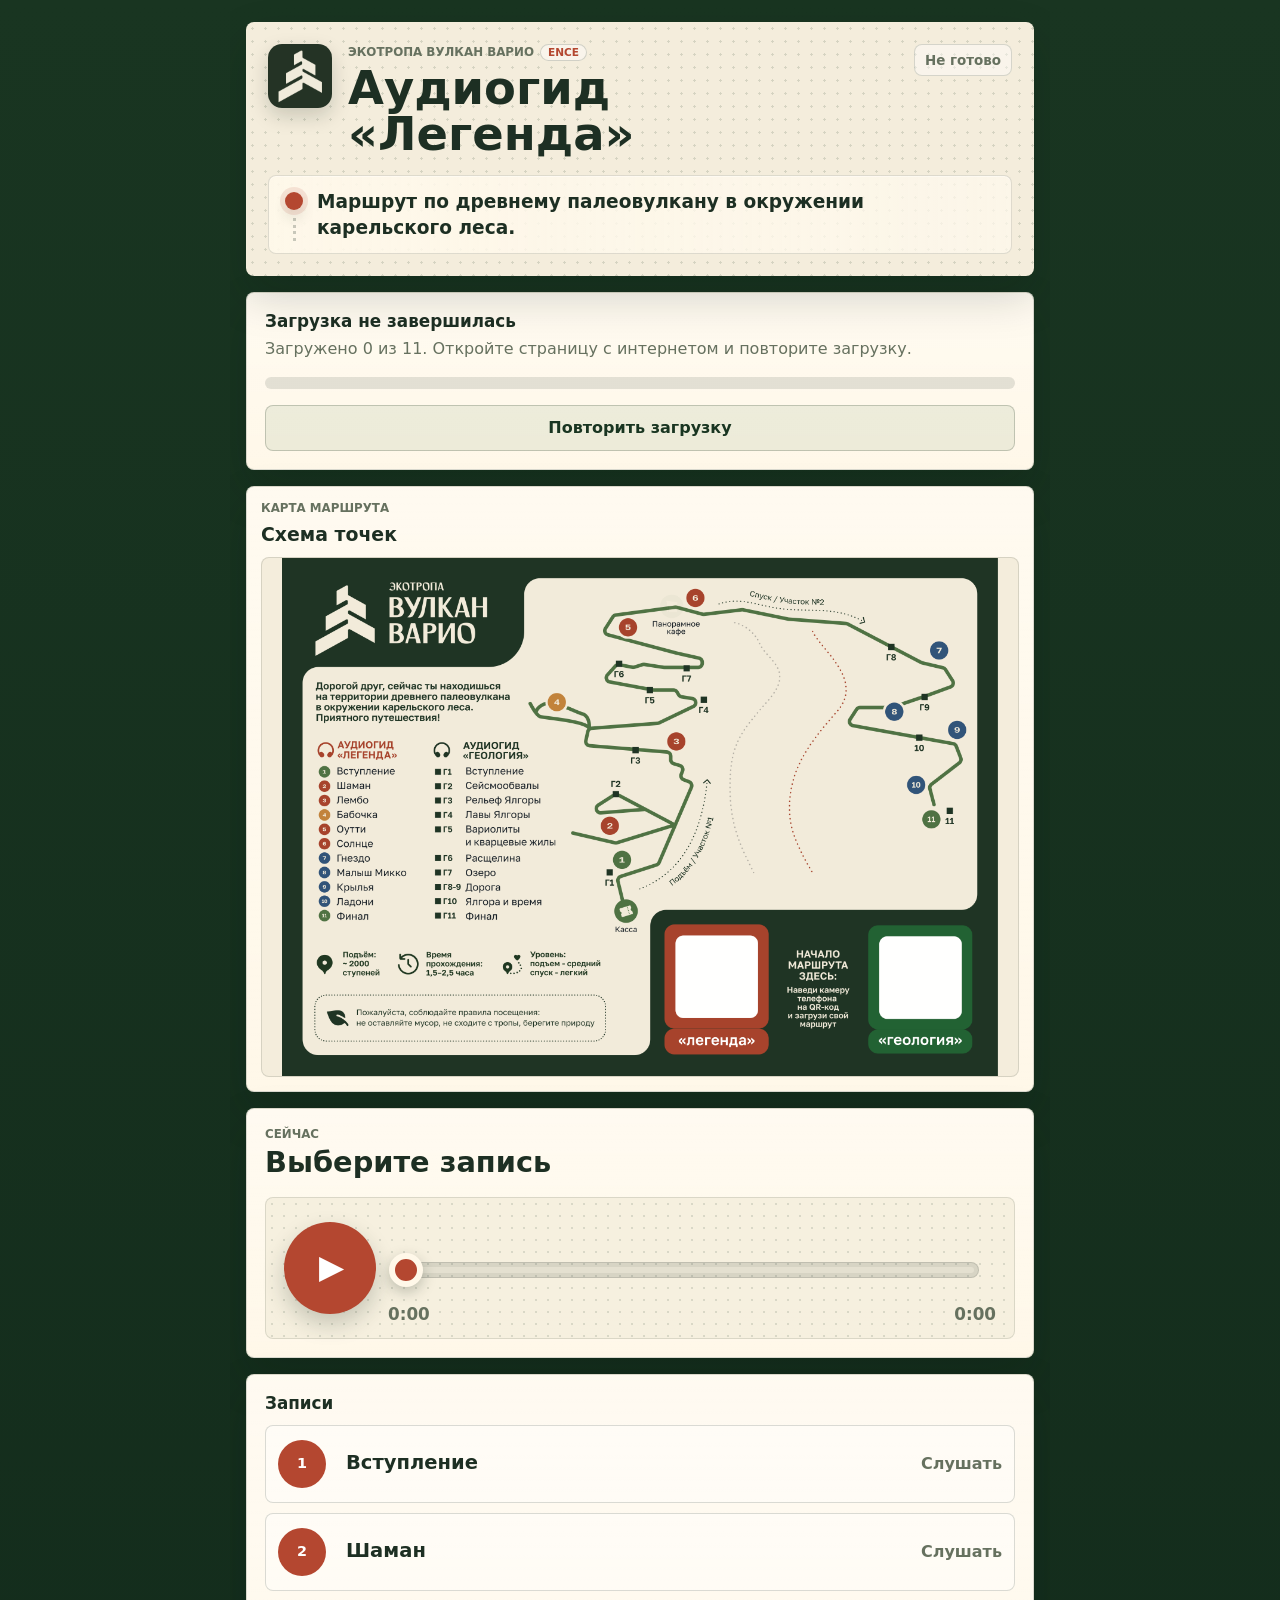
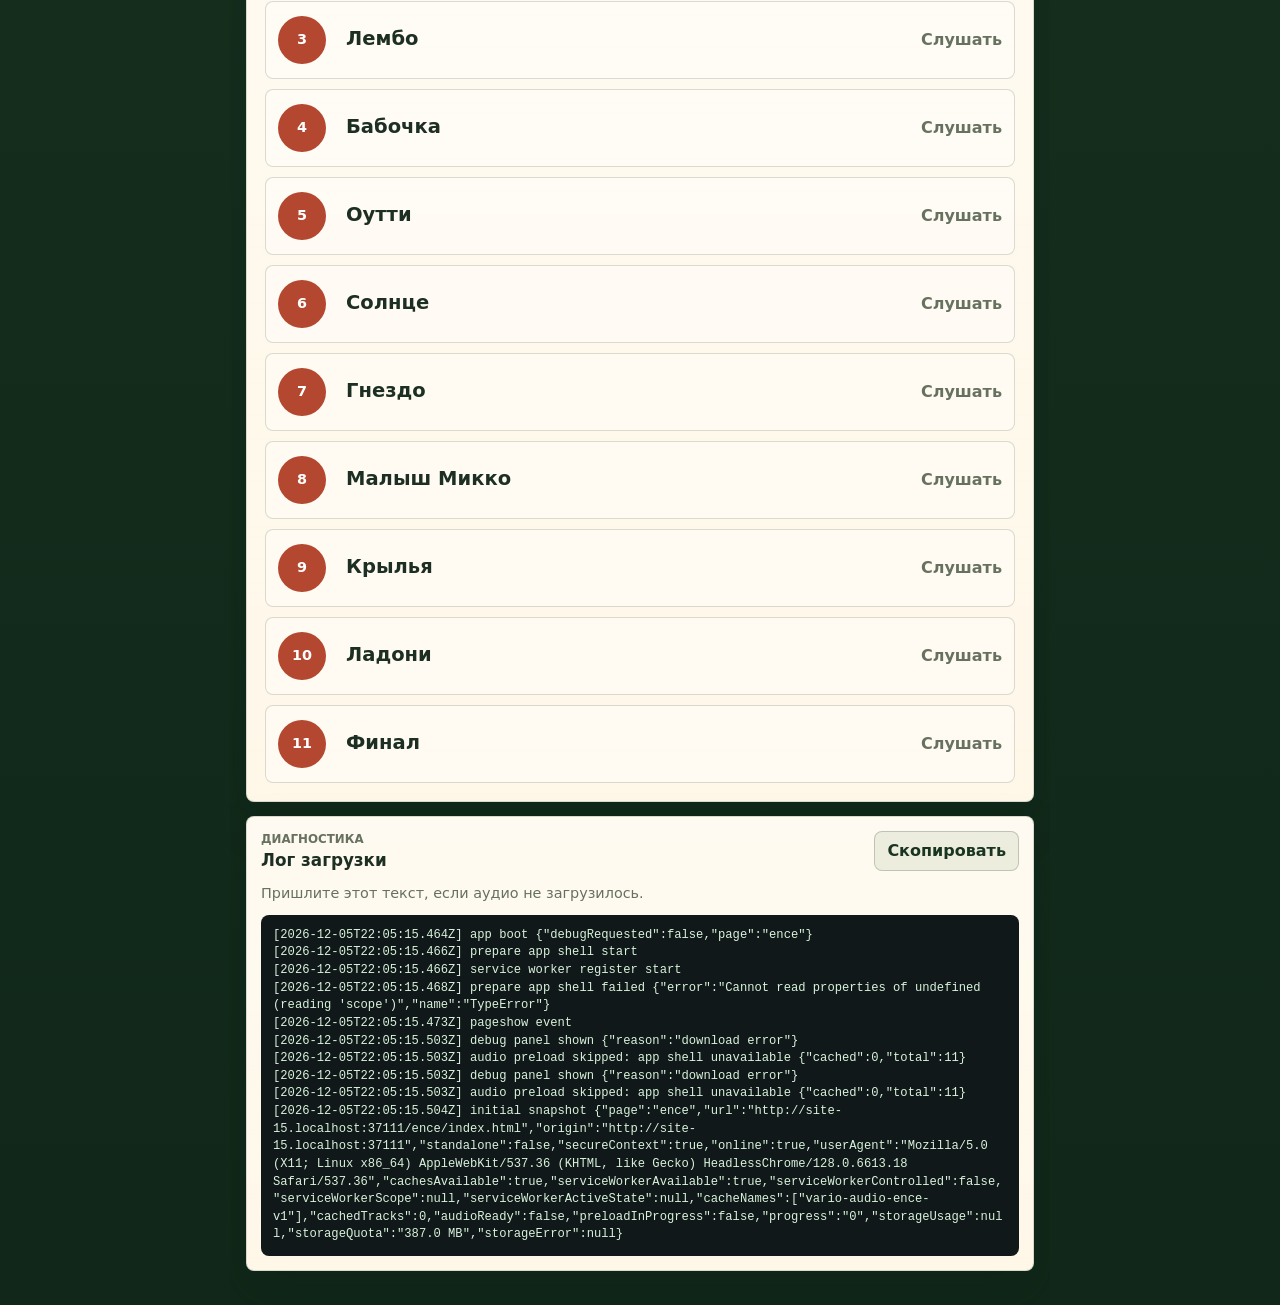
==== commit 7314b98d: "remove playNextTrack" ====
--- a/ence/index.html
+++ b/ence/index.html
@@ -12,8 +12,8 @@
     <link rel="manifest" href="/manifest-ence.webmanifest">
     <link rel="icon" href="/favicon.ico?v=16" sizes="any">
     <link rel="apple-touch-icon" href="/icon-192.png?v=16">
-    <link rel="stylesheet" href="/styles.css?v=40">
-    <script defer src="/app.js?v=40"></script>
+    <link rel="stylesheet" href="/styles.css?v=41">
+    <script defer src="/app.js?v=41"></script>
     <title>Легенда | Вулкан Варио</title>
   </head>
   <body>
